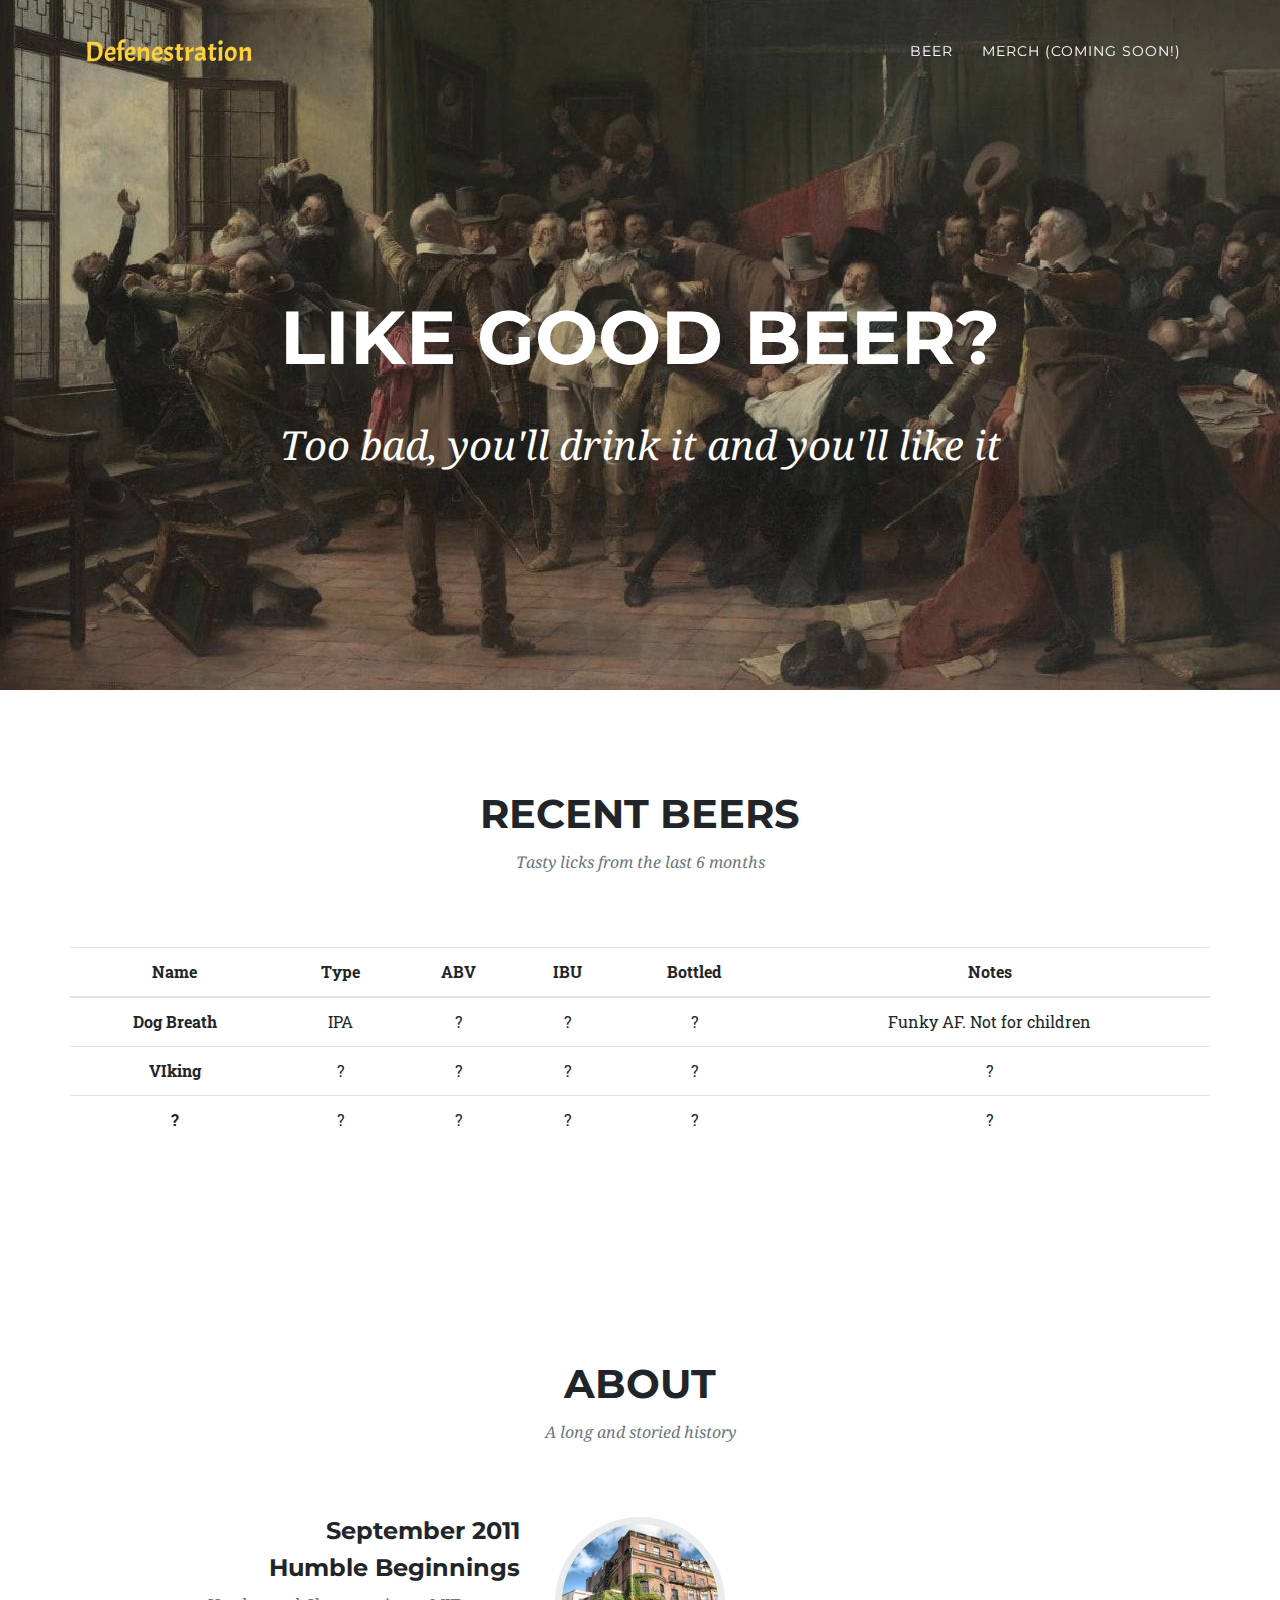
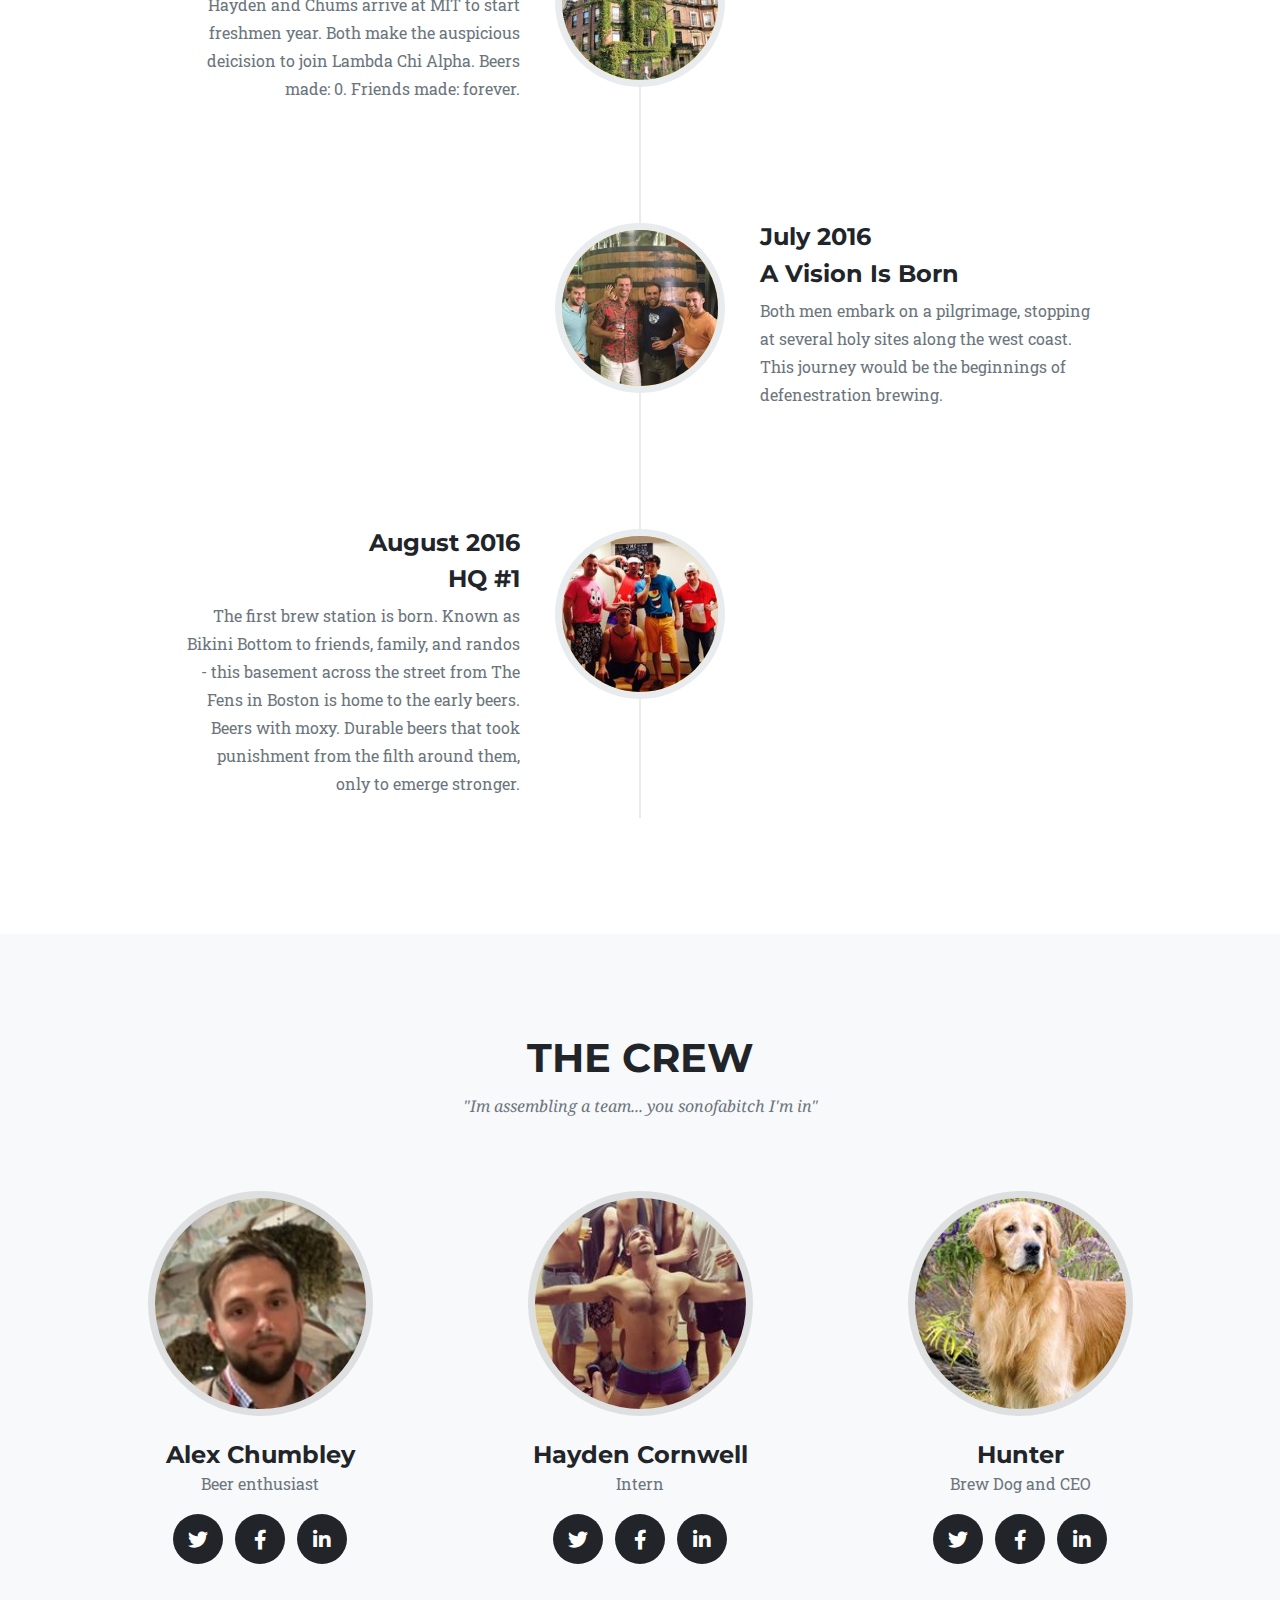
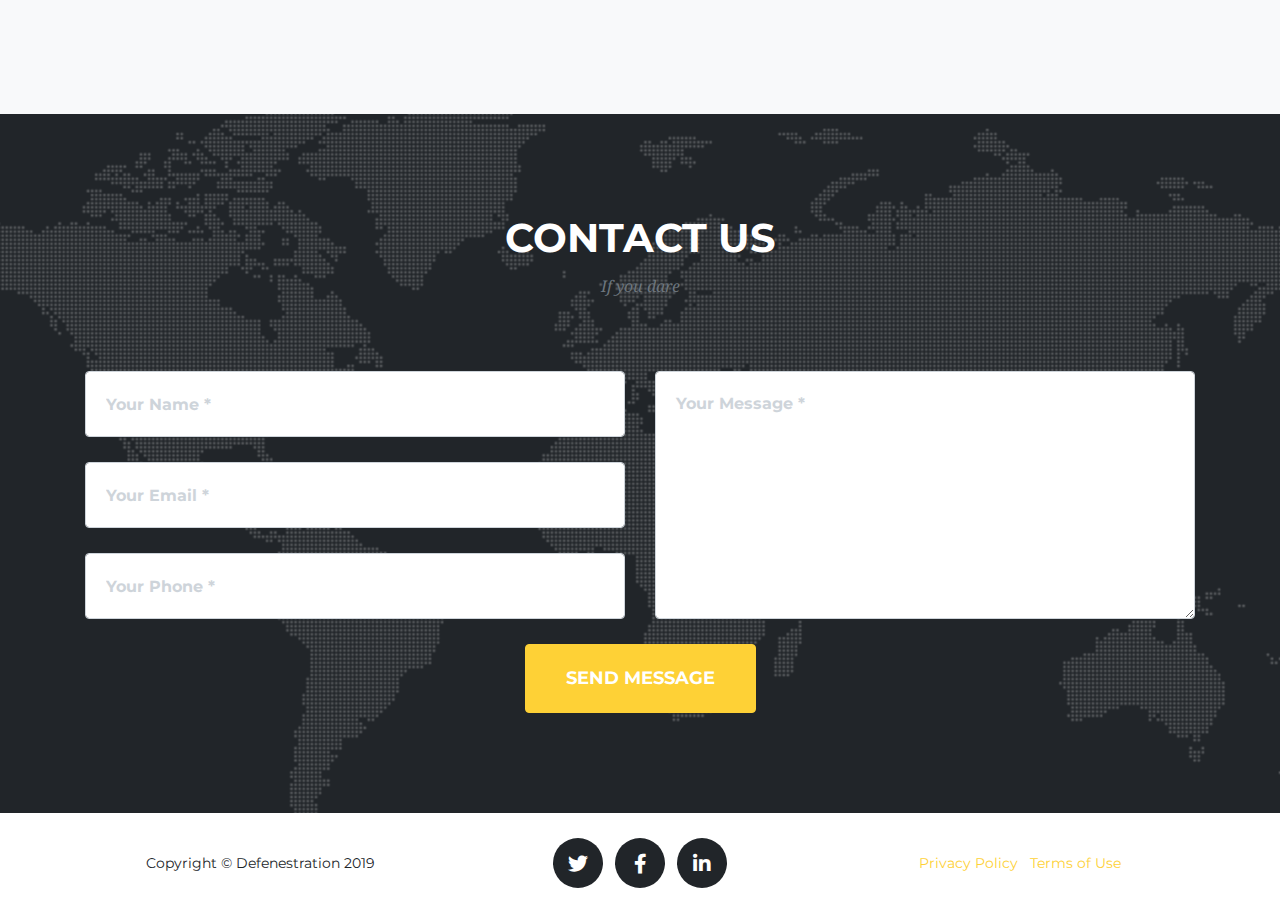
==== index.html @ 7b425b93 "First commit" ====
<!DOCTYPE html>
<html lang="en">

<head>

  <meta charset="utf-8">
  <meta name="viewport" content="width=device-width, initial-scale=1, shrink-to-fit=no">
  <meta name="description" content="">
  <meta name="author" content="">

  <title>Defenestration Brewing</title>

  <!-- Bootstrap core CSS -->
  <link href="vendor/bootstrap/css/bootstrap.min.css" rel="stylesheet">

  <!-- Custom fonts for this template -->
  <link href="vendor/fontawesome-free/css/all.min.css" rel="stylesheet" type="text/css">
  <link href="https://fonts.googleapis.com/css?family=Montserrat:400,700" rel="stylesheet" type="text/css">
  <link href='https://fonts.googleapis.com/css?family=Acme' rel='stylesheet' type='text/css'>
  <link href='https://fonts.googleapis.com/css?family=Droid+Serif:400,700,400italic,700italic' rel='stylesheet' type='text/css'>
  <link href='https://fonts.googleapis.com/css?family=Roboto+Slab:400,100,300,700' rel='stylesheet' type='text/css'>

  <!-- Custom styles for this template -->
  <link href="css/agency.css" rel="stylesheet">

</head>

<body id="page-top">

  <!-- Navigation -->
  <nav class="navbar navbar-expand-lg navbar-dark fixed-top" id="mainNav">
    <div class="container">
      <a class="navbar-brand js-scroll-trigger" href="#page-top">Defenestration</a>
      <button class="navbar-toggler navbar-toggler-right" type="button" data-toggle="collapse" data-target="#navbarResponsive" aria-controls="navbarResponsive" aria-expanded="false" aria-label="Toggle navigation">
        Menu
        <i class="fas fa-bars"></i>
      </button>
      <div class="collapse navbar-collapse" id="navbarResponsive">
        <ul class="navbar-nav text-uppercase ml-auto">
          <li class="nav-item">
            <a class="nav-link js-scroll-trigger" href="./beers.html">Beer</a>
          </li>
          <li class="nav-item">
            <a class="nav-link js-scroll-trigger" href="./merch.html">Merch (coming soon!)</a>
          </li>
        </ul>
      </div>
    </div>
  </nav>

  <!-- Header -->
  <header class="masthead">
    <div class="container">
      <div class="intro-text">
        <div class="intro-heading text-uppercase">Like Good Beer?</div>
        <div class="intro-lead-in">Too bad, you'll drink it and you'll like it</div>
      </div>
    </div>
  </header>

  <!-- Recent Beers -->
  <section class="page-section" id="recentbeers">
    <div class="container">
      <div class="row">
        <div class="col-lg-12 text-center">
          <h2 class="section-heading text-uppercase">Recent Beers</h2>
          <h3 class="section-subheading text-muted">Tasty licks from the last 6 months</h3>
        </div>
      </div>
      <div class="row text-center">
        <table class="table">
          <thead>
            <tr>
              <th scope="col">Name</th>
              <th scope="col">Type</th>
              <th scope="col">ABV</th>
              <th scope="col">IBU</th>
              <th scope="col">Bottled</th>
              <th scope="col">Notes</th>
            </tr>
          </thead>
          <tbody>
            <tr>
              <th scope="row">Dog Breath</th>
              <td>IPA</td>
              <td>?</td>
              <td>?</td>
              <td>?</td>
              <td>Funky AF. Not for children</td>
            </tr>
            <tr>
              <th scope="row">VIking</th>
              <td>?</td>
              <td>?</td>
              <td>?</td>
              <td>?</td>
              <td>?</td>
            </tr>
            <tr>
              <th scope="row">?</th>
              <td>?</td>
              <td>?</td>
              <td>?</td>
              <td>?</td>
              <td>?</td>
            </tr>
          </tbody>
        </table>
      </div>
    </div>
  </section>

  <!-- About -->
    <section class="page-section" id="about">
      <div class="container">
        <div class="row">
          <div class="col-lg-12 text-center">
            <h2 class="section-heading text-uppercase">About</h2>
            <h3 class="section-subheading text-muted">A long and storied history</h3>
          </div>
        </div>
        <div class="row">
          <div class="col-lg-12">
            <ul class="timeline">
              <li>
                <div class="timeline-image">
                  <img class="rounded-circle img-fluid" src="img/about/1.jpg" alt="">
                </div>
                <div class="timeline-panel">
                  <div class="timeline-heading">
                    <h4>September 2011</h4>
                    <h4 class="subheading">Humble Beginnings</h4>
                  </div>
                  <div class="timeline-body">
                    <p class="text-muted">Hayden and Chums arrive at MIT to start freshmen year. Both make the auspicious deicision to join Lambda Chi Alpha. Beers made: 0. Friends made: forever.</p>
                  </div>
                </div>
              </li>
              <li class="timeline-inverted">
                <div class="timeline-image">
                  <img class="rounded-circle img-fluid" src="img/about/2.jpg" alt="">
                </div>
                <div class="timeline-panel">
                  <div class="timeline-heading">
                    <h4>July 2016</h4>
                    <h4 class="subheading">A Vision Is Born</h4>
                  </div>
                  <div class="timeline-body">
                    <p class="text-muted">Both men embark on a pilgrimage, stopping at several holy sites along the west coast. This journey would be the beginnings of defenestration brewing.</p>
                  </div>
                </div>
              </li>
              <li>
                <div class="timeline-image">
                  <img class="rounded-circle img-fluid" src="img/about/3.jpg" alt="">
                </div>
                <div class="timeline-panel">
                  <div class="timeline-heading">
                    <h4>August 2016</h4>
                    <h4 class="subheading">HQ #1</h4>
                  </div>
                  <div class="timeline-body">
                    <p class="text-muted">The first brew station is born. Known as Bikini Bottom to friends, family, and randos - this basement across the street from The Fens in Boston is home to the early beers. Beers with moxy. Durable beers that took punishment from the filth around them, only to emerge stronger.</p>
                  </div>
                </div>
              </li>
            </ul>
          </div>
        </div>
      </div>
    </section>

  <!-- Team -->
  <section class="bg-light page-section" id="team">
    <div class="container">
      <div class="row">
        <div class="col-lg-12 text-center">
          <h2 class="section-heading text-uppercase">The Crew</h2>
          <h3 class="section-subheading text-muted">"Im assembling a team... you sonofabitch I'm in"</h3>
        </div>
      </div>
      <div class="row">
        <div class="col-sm-4">
          <div class="team-member">
            <img class="mx-auto rounded-circle" src="img/team/1.jpg" alt="">
            <h4>Alex Chumbley</h4>
            <p class="text-muted">Beer enthusiast</p>
            <ul class="list-inline social-buttons">
              <li class="list-inline-item">
                <a href="#">
                  <i class="fab fa-twitter"></i>
                </a>
              </li>
              <li class="list-inline-item">
                <a href="#">
                  <i class="fab fa-facebook-f"></i>
                </a>
              </li>
              <li class="list-inline-item">
                <a href="#">
                  <i class="fab fa-linkedin-in"></i>
                </a>
              </li>
            </ul>
          </div>
        </div>
        <div class="col-sm-4">
          <div class="team-member">
            <img class="mx-auto rounded-circle" src="img/team/2.jpg" alt="">
            <h4>Hayden Cornwell</h4>
            <p class="text-muted">Intern</p>
            <ul class="list-inline social-buttons">
              <li class="list-inline-item">
                <a href="#">
                  <i class="fab fa-twitter"></i>
                </a>
              </li>
              <li class="list-inline-item">
                <a href="#">
                  <i class="fab fa-facebook-f"></i>
                </a>
              </li>
              <li class="list-inline-item">
                <a href="#">
                  <i class="fab fa-linkedin-in"></i>
                </a>
              </li>
            </ul>
          </div>
        </div>
        <div class="col-sm-4">
          <div class="team-member">
            <img class="mx-auto rounded-circle" src="img/team/3.jpg" alt="">
            <h4>Hunter</h4>
            <p class="text-muted">Brew Dog and CEO</p>
            <ul class="list-inline social-buttons">
              <li class="list-inline-item">
                <a href="#">
                  <i class="fab fa-twitter"></i>
                </a>
              </li>
              <li class="list-inline-item">
                <a href="#">
                  <i class="fab fa-facebook-f"></i>
                </a>
              </li>
              <li class="list-inline-item">
                <a href="#">
                  <i class="fab fa-linkedin-in"></i>
                </a>
              </li>
            </ul>
          </div>
        </div>
      </div>
    </div>
  </section>

  <!-- Contact -->
  <section class="page-section" id="contact">
    <div class="container">
      <div class="row">
        <div class="col-lg-12 text-center">
          <h2 class="section-heading text-uppercase">Contact Us</h2>
          <h3 class="section-subheading text-muted">If you dare</h3>
        </div>
      </div>
      <div class="row">
        <div class="col-lg-12">
          <form id="contactForm" name="sentMessage" novalidate="novalidate">
            <div class="row">
              <div class="col-md-6">
                <div class="form-group">
                  <input class="form-control" id="name" type="text" placeholder="Your Name *" required="required" data-validation-required-message="Please enter your name.">
                  <p class="help-block text-danger"></p>
                </div>
                <div class="form-group">
                  <input class="form-control" id="email" type="email" placeholder="Your Email *" required="required" data-validation-required-message="Please enter your email address.">
                  <p class="help-block text-danger"></p>
                </div>
                <div class="form-group">
                  <input class="form-control" id="phone" type="tel" placeholder="Your Phone *" required="required" data-validation-required-message="Please enter your phone number.">
                  <p class="help-block text-danger"></p>
                </div>
              </div>
              <div class="col-md-6">
                <div class="form-group">
                  <textarea class="form-control" id="message" placeholder="Your Message *" required="required" data-validation-required-message="Please enter a message."></textarea>
                  <p class="help-block text-danger"></p>
                </div>
              </div>
              <div class="clearfix"></div>
              <div class="col-lg-12 text-center">
                <div id="success"></div>
                <button id="sendMessageButton" class="btn btn-primary btn-xl text-uppercase" type="submit">Send Message</button>
              </div>
            </div>
          </form>
        </div>
      </div>
    </div>
  </section>

  <!-- Footer -->
  <footer class="footer">
    <div class="container">
      <div class="row align-items-center">
        <div class="col-md-4">
          <span class="copyright">Copyright &copy; Defenestration 2019</span>
        </div>
        <div class="col-md-4">
          <ul class="list-inline social-buttons">
            <li class="list-inline-item">
              <a href="#">
                <i class="fab fa-twitter"></i>
              </a>
            </li>
            <li class="list-inline-item">
              <a href="#">
                <i class="fab fa-facebook-f"></i>
              </a>
            </li>
            <li class="list-inline-item">
              <a href="#">
                <i class="fab fa-linkedin-in"></i>
              </a>
            </li>
          </ul>
        </div>
        <div class="col-md-4">
          <ul class="list-inline quicklinks">
            <li class="list-inline-item">
              <a href="#">Privacy Policy</a>
            </li>
            <li class="list-inline-item">
              <a href="#">Terms of Use</a>
            </li>
          </ul>
        </div>
      </div>
    </div>
  </footer>

  <!-- Bootstrap core JavaScript -->
  <script src="vendor/jquery/jquery.min.js"></script>
  <script src="vendor/bootstrap/js/bootstrap.bundle.min.js"></script>

  <!-- Plugin JavaScript -->
  <script src="vendor/jquery-easing/jquery.easing.min.js"></script>

  <!-- Contact form JavaScript -->
  <script src="js/jqBootstrapValidation.js"></script>
  <script src="js/contact_me.js"></script>

  <!-- Custom scripts for this template -->
  <script src="js/agency.js"></script>
  <script src="js/util.js"></script> <!-- util functions included in the CodyHouse framework -->
  <script src="js/swipe-content.js"></script> <!-- A Vanilla JavaScript plugin to detect touch interactions -->
  <script src="js/timeline.js"></script>

</body>

</html>
---- css/agency.css ----
/*!
 * Start Bootstrap - Agency v5.2.2 (https://startbootstrap.com/template-overviews/agency)
 * Copyright 2013-2019 Start Bootstrap
 * Licensed under MIT (https://github.com/BlackrockDigital/startbootstrap-agency/blob/master/LICENSE)
 */

body {
  overflow-x: hidden;
  font-family: 'Roboto Slab', -apple-system, BlinkMacSystemFont, 'Segoe UI', Roboto, 'Helvetica Neue', Arial, sans-serif, 'Apple Color Emoji', 'Segoe UI Emoji', 'Segoe UI Symbol', 'Noto Color Emoji';
}

p {
  line-height: 1.75;
}

a {
  color: #fed136;
}

a:hover {
  color: #fec503;
}

.text-primary {
  color: #fed136 !important;
}

h1,
h2,
h3,
h4,
h5,
h6 {
  font-weight: 700;
  font-family: 'Montserrat', -apple-system, BlinkMacSystemFont, 'Segoe UI', Roboto, 'Helvetica Neue', Arial, sans-serif, 'Apple Color Emoji', 'Segoe UI Emoji', 'Segoe UI Symbol', 'Noto Color Emoji';
}

.page-section {
  padding: 100px 0;
}

.page-section h2.section-heading {
  font-size: 40px;
  margin-top: 0;
  margin-bottom: 15px;
}

.page-section h3.section-subheading {
  font-size: 16px;
  font-weight: 400;
  font-style: italic;
  margin-bottom: 75px;
  text-transform: none;
  font-family: 'Droid Serif', -apple-system, BlinkMacSystemFont, 'Segoe UI', Roboto, 'Helvetica Neue', Arial, sans-serif, 'Apple Color Emoji', 'Segoe UI Emoji', 'Segoe UI Symbol', 'Noto Color Emoji';
}

@media (min-width: 768px) {
  section {
    padding: 150px 0;
  }
}

::-moz-selection {
  background: #fed136;
  text-shadow: none;
}

::selection {
  background: #fed136;
  text-shadow: none;
}

img::-moz-selection {
  background: transparent;
}

img::selection {
  background: transparent;
}

img::-moz-selection {
  background: transparent;
}

.btn {
  font-family: 'Montserrat', -apple-system, BlinkMacSystemFont, 'Segoe UI', Roboto, 'Helvetica Neue', Arial, sans-serif, 'Apple Color Emoji', 'Segoe UI Emoji', 'Segoe UI Symbol', 'Noto Color Emoji';
  font-weight: 700;
}

.btn-xl {
  font-size: 18px;
  padding: 20px 40px;
}

.btn-primary {
  background-color: #fed136;
  border-color: #fed136;
}

.btn-primary:active, .btn-primary:focus, .btn-primary:hover {
  background-color: #fec810 !important;
  border-color: #fec810 !important;
  color: white;
}

.btn-primary:active, .btn-primary:focus {
  box-shadow: 0 0 0 0.2rem rgba(254, 209, 55, 0.5) !important;
}

#mainNav {
  background-color: #212529;
}

#mainNav .navbar-toggler {
  font-size: 12px;
  right: 0;
  padding: 13px;
  text-transform: uppercase;
  color: white;
  border: 0;
  background-color: #fed136;
  font-family: 'Montserrat', -apple-system, BlinkMacSystemFont, 'Segoe UI', Roboto, 'Helvetica Neue', Arial, sans-serif, 'Apple Color Emoji', 'Segoe UI Emoji', 'Segoe UI Symbol', 'Noto Color Emoji';
}

#mainNav .navbar-brand {
  color: #fed136;
  font-family: 'Acme', -apple-system, BlinkMacSystemFont, 'Segoe UI', Roboto, 'Helvetica Neue', Arial, sans-serif, 'Apple Color Emoji', 'Segoe UI Emoji', 'Segoe UI Symbol', 'Noto Color Emoji';
}

#mainNav .navbar-brand.active, #mainNav .navbar-brand:active, #mainNav .navbar-brand:focus, #mainNav .navbar-brand:hover {
  color: #fec503;
}

#mainNav .navbar-nav .nav-item .nav-link {
  font-size: 90%;
  font-weight: 400;
  padding: 0.75em 0;
  letter-spacing: 1px;
  color: white;
  font-family: 'Montserrat', -apple-system, BlinkMacSystemFont, 'Segoe UI', Roboto, 'Helvetica Neue', Arial, sans-serif, 'Apple Color Emoji', 'Segoe UI Emoji', 'Segoe UI Symbol', 'Noto Color Emoji';
}

#mainNav .navbar-nav .nav-item .nav-link.active, #mainNav .navbar-nav .nav-item .nav-link:hover {
  color: #fed136;
}

@media (min-width: 992px) {
  #mainNav {
    padding-top: 25px;
    padding-bottom: 25px;
    transition: padding-top 0.3s, padding-bottom 0.3s;
    border: none;
    background-color: transparent;
  }
  #mainNav .navbar-brand {
    font-size: 1.75em;
    transition: all 0.3s;
  }
  #mainNav .navbar-nav .nav-item .nav-link {
    padding: 1.1em 1em !important;
  }
  #mainNav.navbar-shrink {
    padding-top: 0;
    padding-bottom: 0;
    background-color: #212529;
  }
  #mainNav.navbar-shrink .navbar-brand {
    font-size: 1.25em;
    padding: 12px 0;
  }
}

header.masthead {
  text-align: center;
  color: white;
  background-image: url("../img/Prague.jpg");
  background-attachment: scroll;
  background-position: center center;
  background-size: cover;
}

header.masthead::after {
  opacity: 1;
}

header.masthead .intro-text {
  padding-top: 150px;
  padding-bottom: 100px;
}

header.masthead .intro-text .intro-lead-in {
  font-size: 22px;
  font-style: italic;
  line-height: 22px;
  margin-bottom: 25px;
  font-family: 'Droid Serif', -apple-system, BlinkMacSystemFont, 'Segoe UI', Roboto, 'Helvetica Neue', Arial, sans-serif, 'Apple Color Emoji', 'Segoe UI Emoji', 'Segoe UI Symbol', 'Noto Color Emoji';
}

header.masthead .intro-text .intro-heading {
  font-size: 50px;
  font-weight: 700;
  line-height: 50px;
  margin-bottom: 25px;
  font-family: 'Montserrat', -apple-system, BlinkMacSystemFont, 'Segoe UI', Roboto, 'Helvetica Neue', Arial, sans-serif, 'Apple Color Emoji', 'Segoe UI Emoji', 'Segoe UI Symbol', 'Noto Color Emoji';
}

@media (min-width: 768px) {
  header.masthead .intro-text {
    padding-top: 300px;
    padding-bottom: 200px;
  }
  header.masthead .intro-text .intro-lead-in {
    font-size: 40px;
    font-style: italic;
    line-height: 40px;
    margin-bottom: 25px;
    font-family: 'Droid Serif', -apple-system, BlinkMacSystemFont, 'Segoe UI', Roboto, 'Helvetica Neue', Arial, sans-serif, 'Apple Color Emoji', 'Segoe UI Emoji', 'Segoe UI Symbol', 'Noto Color Emoji';
  }
  header.masthead .intro-text .intro-heading {
    font-size: 75px;
    font-weight: 700;
    line-height: 75px;
    margin-bottom: 50px;
    font-family: 'Montserrat', -apple-system, BlinkMacSystemFont, 'Segoe UI', Roboto, 'Helvetica Neue', Arial, sans-serif, 'Apple Color Emoji', 'Segoe UI Emoji', 'Segoe UI Symbol', 'Noto Color Emoji';
  }
}

.service-heading {
  margin: 15px 0;
  text-transform: none;
}

#portfolio .portfolio-item {
  right: 0;
  margin: 0 0 15px;
}

#portfolio .portfolio-item .portfolio-link {
  position: relative;
  display: block;
  max-width: 400px;
  margin: 0 auto;
  cursor: pointer;
}

#portfolio .portfolio-item .portfolio-link .portfolio-hover {
  position: absolute;
  width: 100%;
  height: 100%;
  transition: all ease 0.5s;
  opacity: 0;
  background: rgba(254, 209, 54, 0.9);
}

#portfolio .portfolio-item .portfolio-link .portfolio-hover:hover {
  opacity: 1;
}

#portfolio .portfolio-item .portfolio-link .portfolio-hover .portfolio-hover-content {
  font-size: 20px;
  position: absolute;
  top: 50%;
  width: 100%;
  height: 20px;
  margin-top: -12px;
  text-align: center;
  color: white;
}

#portfolio .portfolio-item .portfolio-link .portfolio-hover .portfolio-hover-content i {
  margin-top: -12px;
}

#portfolio .portfolio-item .portfolio-link .portfolio-hover .portfolio-hover-content h3,
#portfolio .portfolio-item .portfolio-link .portfolio-hover .portfolio-hover-content h4 {
  margin: 0;
}

#portfolio .portfolio-item .portfolio-caption {
  max-width: 400px;
  margin: 0 auto;
  padding: 25px;
  text-align: center;
  background-color: #fff;
}

#portfolio .portfolio-item .portfolio-caption h4 {
  margin: 0;
  text-transform: none;
}

#portfolio .portfolio-item .portfolio-caption p {
  font-size: 16px;
  font-style: italic;
  margin: 0;
  font-family: 'Droid Serif', -apple-system, BlinkMacSystemFont, 'Segoe UI', Roboto, 'Helvetica Neue', Arial, sans-serif, 'Apple Color Emoji', 'Segoe UI Emoji', 'Segoe UI Symbol', 'Noto Color Emoji';
}

#portfolio * {
  z-index: 2;
}

@media (min-width: 767px) {
  #portfolio .portfolio-item {
    margin: 0 0 30px;
  }
}

.portfolio-modal .modal-dialog {
  margin: 1rem;
  max-width: 100vw;
}

.portfolio-modal .modal-content {
  padding: 100px 0;
  text-align: center;
}

.portfolio-modal .modal-content h2 {
  font-size: 3em;
  margin-bottom: 15px;
}

.portfolio-modal .modal-content p {
  margin-bottom: 30px;
}

.portfolio-modal .modal-content p.item-intro {
  font-size: 16px;
  font-style: italic;
  margin: 20px 0 30px;
  font-family: 'Droid Serif', -apple-system, BlinkMacSystemFont, 'Segoe UI', Roboto, 'Helvetica Neue', Arial, sans-serif, 'Apple Color Emoji', 'Segoe UI Emoji', 'Segoe UI Symbol', 'Noto Color Emoji';
}

.portfolio-modal .modal-content ul.list-inline {
  margin-top: 0;
  margin-bottom: 30px;
}

.portfolio-modal .modal-content img {
  margin-bottom: 30px;
}

.portfolio-modal .modal-content button {
  cursor: pointer;
}

.portfolio-modal .close-modal {
  position: absolute;
  top: 25px;
  right: 25px;
  width: 75px;
  height: 75px;
  cursor: pointer;
  background-color: transparent;
}

.portfolio-modal .close-modal:hover {
  opacity: 0.3;
}

.portfolio-modal .close-modal .lr {
  /* Safari and Chrome */
  z-index: 1051;
  width: 1px;
  height: 75px;
  margin-left: 35px;
  /* IE 9 */
  transform: rotate(45deg);
  background-color: #212529;
}

.portfolio-modal .close-modal .lr .rl {
  /* Safari and Chrome */
  z-index: 1052;
  width: 1px;
  height: 75px;
  /* IE 9 */
  transform: rotate(90deg);
  background-color: #212529;
}

.timeline {
  position: relative;
  padding: 0;
  list-style: none;
}

.timeline:before {
  position: absolute;
  top: 0;
  bottom: 0;
  left: 40px;
  width: 2px;
  margin-left: -1.5px;
  content: '';
  background-color: #e9ecef;
}

.timeline > li {
  position: relative;
  min-height: 50px;
  margin-bottom: 50px;
}

.timeline > li:after, .timeline > li:before {
  display: table;
  content: ' ';
}

.timeline > li:after {
  clear: both;
}

.timeline > li .timeline-panel {
  position: relative;
  float: right;
  width: 100%;
  padding: 0 20px 0 100px;
  text-align: left;
}

.timeline > li .timeline-panel:before {
  right: auto;
  left: -15px;
  border-right-width: 15px;
  border-left-width: 0;
}

.timeline > li .timeline-panel:after {
  right: auto;
  left: -14px;
  border-right-width: 14px;
  border-left-width: 0;
}

.timeline > li .timeline-image {
  position: absolute;
  z-index: 100;
  left: 0;
  width: 80px;
  height: 80px;
  margin-left: 0;
  text-align: center;
  color: white;
  border: 7px solid #e9ecef;
  border-radius: 100%;
  background-color: #fed136;
}

.timeline > li .timeline-image h4 {
  font-size: 10px;
  line-height: 14px;
  margin-top: 12px;
}

.timeline > li.timeline-inverted > .timeline-panel {
  float: right;
  padding: 0 20px 0 100px;
  text-align: left;
}

.timeline > li.timeline-inverted > .timeline-panel:before {
  right: auto;
  left: -15px;
  border-right-width: 15px;
  border-left-width: 0;
}

.timeline > li.timeline-inverted > .timeline-panel:after {
  right: auto;
  left: -14px;
  border-right-width: 14px;
  border-left-width: 0;
}

.timeline > li:last-child {
  margin-bottom: 0;
}

.timeline .timeline-heading h4 {
  margin-top: 0;
  color: inherit;
}

.timeline .timeline-heading h4.subheading {
  text-transform: none;
}

.timeline .timeline-body > ul,
.timeline .timeline-body > p {
  margin-bottom: 0;
}

@media (min-width: 768px) {
  .timeline:before {
    left: 50%;
  }
  .timeline > li {
    min-height: 100px;
    margin-bottom: 100px;
  }
  .timeline > li .timeline-panel {
    float: left;
    width: 41%;
    padding: 0 20px 20px 30px;
    text-align: right;
  }
  .timeline > li .timeline-image {
    left: 50%;
    width: 100px;
    height: 100px;
    margin-left: -50px;
  }
  .timeline > li .timeline-image h4 {
    font-size: 13px;
    line-height: 18px;
    margin-top: 16px;
  }
  .timeline > li.timeline-inverted > .timeline-panel {
    float: right;
    padding: 0 30px 20px 20px;
    text-align: left;
  }
}

@media (min-width: 992px) {
  .timeline > li {
    min-height: 150px;
  }
  .timeline > li .timeline-panel {
    padding: 0 20px 20px;
  }
  .timeline > li .timeline-image {
    width: 150px;
    height: 150px;
    margin-left: -75px;
  }
  .timeline > li .timeline-image h4 {
    font-size: 18px;
    line-height: 26px;
    margin-top: 30px;
  }
  .timeline > li.timeline-inverted > .timeline-panel {
    padding: 0 20px 20px;
  }
}

@media (min-width: 1200px) {
  .timeline > li {
    min-height: 170px;
  }
  .timeline > li .timeline-panel {
    padding: 0 20px 20px 100px;
  }
  .timeline > li .timeline-image {
    width: 170px;
    height: 170px;
    margin-left: -85px;
  }
  .timeline > li .timeline-image h4 {
    margin-top: 40px;
  }
  .timeline > li.timeline-inverted > .timeline-panel {
    padding: 0 100px 20px 20px;
  }
}

.team-member {
  margin-bottom: 50px;
  text-align: center;
}

.team-member img {
  width: 225px;
  height: 225px;
  border: 7px solid rgba(0, 0, 0, 0.1);
}

.team-member h4 {
  margin-top: 25px;
  margin-bottom: 0;
  text-transform: none;
}

.team-member p {
  margin-top: 0;
}

section#contact {
  background-color: #212529;
  background-image: url("../img/map-image.png");
  background-repeat: no-repeat;
  background-position: center;
}

section#contact .section-heading {
  color: #fff;
}

section#contact .form-group {
  margin-bottom: 25px;
}

section#contact .form-group input,
section#contact .form-group textarea {
  padding: 20px;
}

section#contact .form-group input.form-control {
  height: auto;
}

section#contact .form-group textarea.form-control {
  height: 248px;
}

section#contact .form-control:focus {
  border-color: #fed136;
  box-shadow: none;
}

section#contact ::-webkit-input-placeholder {
  font-weight: 700;
  color: #ced4da;
  font-family: 'Montserrat', -apple-system, BlinkMacSystemFont, 'Segoe UI', Roboto, 'Helvetica Neue', Arial, sans-serif, 'Apple Color Emoji', 'Segoe UI Emoji', 'Segoe UI Symbol', 'Noto Color Emoji';
}

section#contact :-moz-placeholder {
  font-weight: 700;
  color: #ced4da;
  font-family: 'Montserrat', -apple-system, BlinkMacSystemFont, 'Segoe UI', Roboto, 'Helvetica Neue', Arial, sans-serif, 'Apple Color Emoji', 'Segoe UI Emoji', 'Segoe UI Symbol', 'Noto Color Emoji';
}

section#contact ::-moz-placeholder {
  font-weight: 700;
  color: #ced4da;
  font-family: 'Montserrat', -apple-system, BlinkMacSystemFont, 'Segoe UI', Roboto, 'Helvetica Neue', Arial, sans-serif, 'Apple Color Emoji', 'Segoe UI Emoji', 'Segoe UI Symbol', 'Noto Color Emoji';
}

section#contact :-ms-input-placeholder {
  font-weight: 700;
  color: #ced4da;
  font-family: 'Montserrat', -apple-system, BlinkMacSystemFont, 'Segoe UI', Roboto, 'Helvetica Neue', Arial, sans-serif, 'Apple Color Emoji', 'Segoe UI Emoji', 'Segoe UI Symbol', 'Noto Color Emoji';
}

.footer {
  padding: 25px 0;
  text-align: center;
}

.footer span.copyright {
  font-size: 90%;
  line-height: 40px;
  text-transform: none;
  font-family: 'Montserrat', -apple-system, BlinkMacSystemFont, 'Segoe UI', Roboto, 'Helvetica Neue', Arial, sans-serif, 'Apple Color Emoji', 'Segoe UI Emoji', 'Segoe UI Symbol', 'Noto Color Emoji';
}

.footer ul.quicklinks {
  font-size: 90%;
  line-height: 40px;
  margin-bottom: 0;
  text-transform: none;
  font-family: 'Montserrat', -apple-system, BlinkMacSystemFont, 'Segoe UI', Roboto, 'Helvetica Neue', Arial, sans-serif, 'Apple Color Emoji', 'Segoe UI Emoji', 'Segoe UI Symbol', 'Noto Color Emoji';
}

ul.social-buttons {
  margin-bottom: 0;
}

ul.social-buttons li a {
  font-size: 20px;
  line-height: 50px;
  display: block;
  width: 50px;
  height: 50px;
  transition: all 0.3s;
  color: white;
  border-radius: 100%;
  outline: none;
  background-color: #212529;
}

ul.social-buttons li a:active, ul.social-buttons li a:focus, ul.social-buttons li a:hover {
  background-color: #fed136;
}
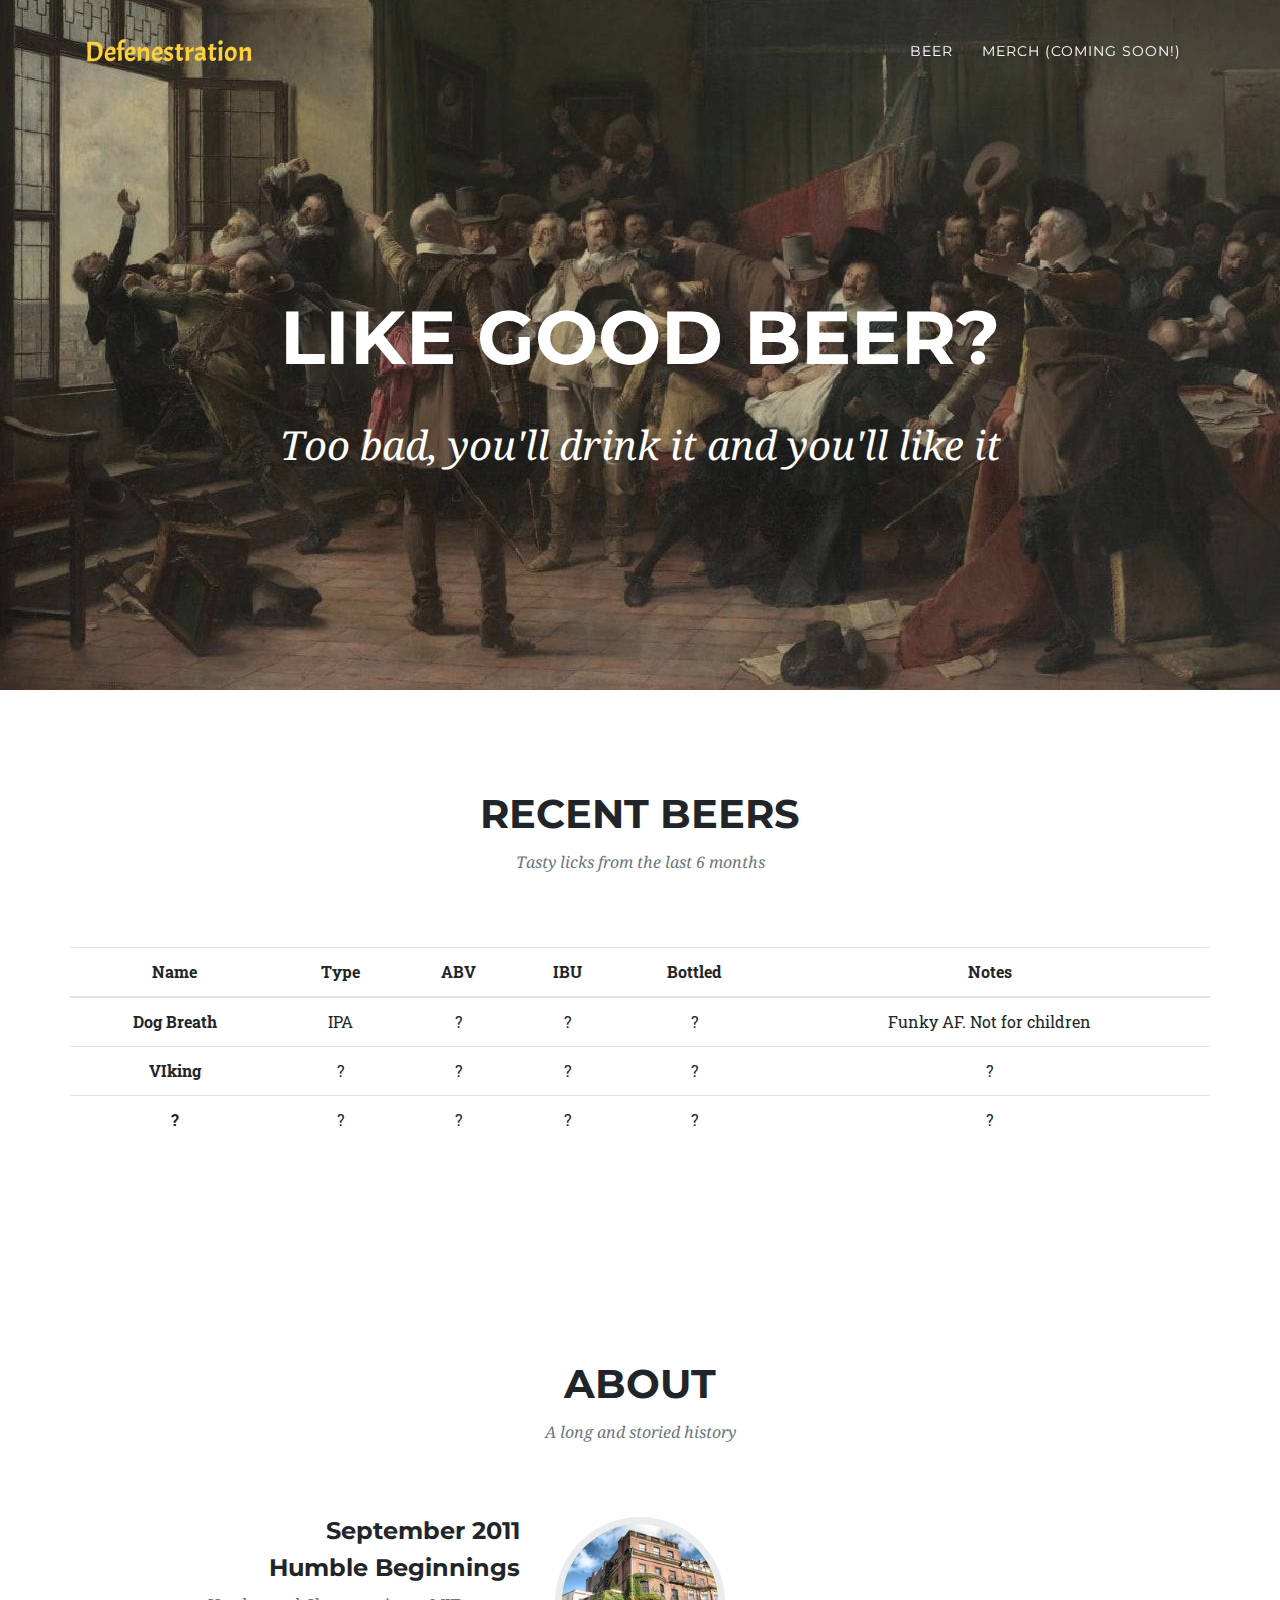
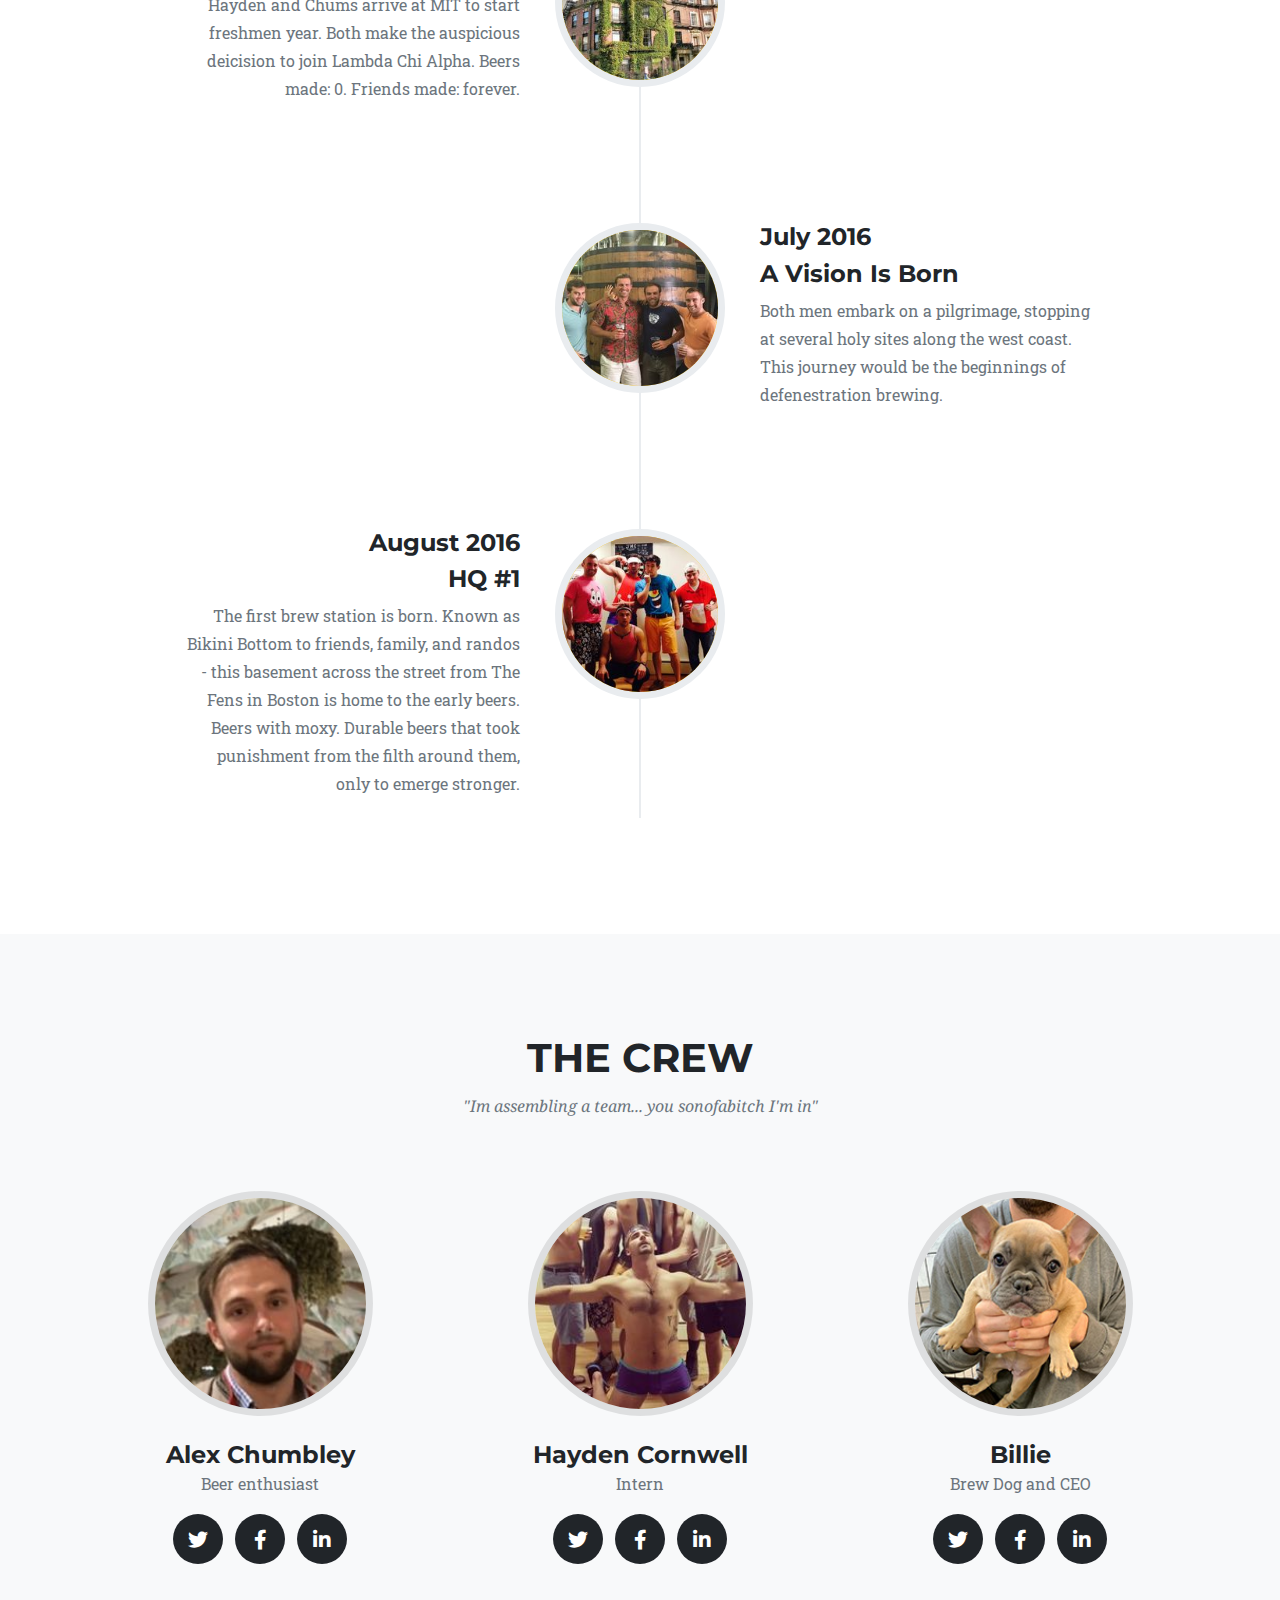
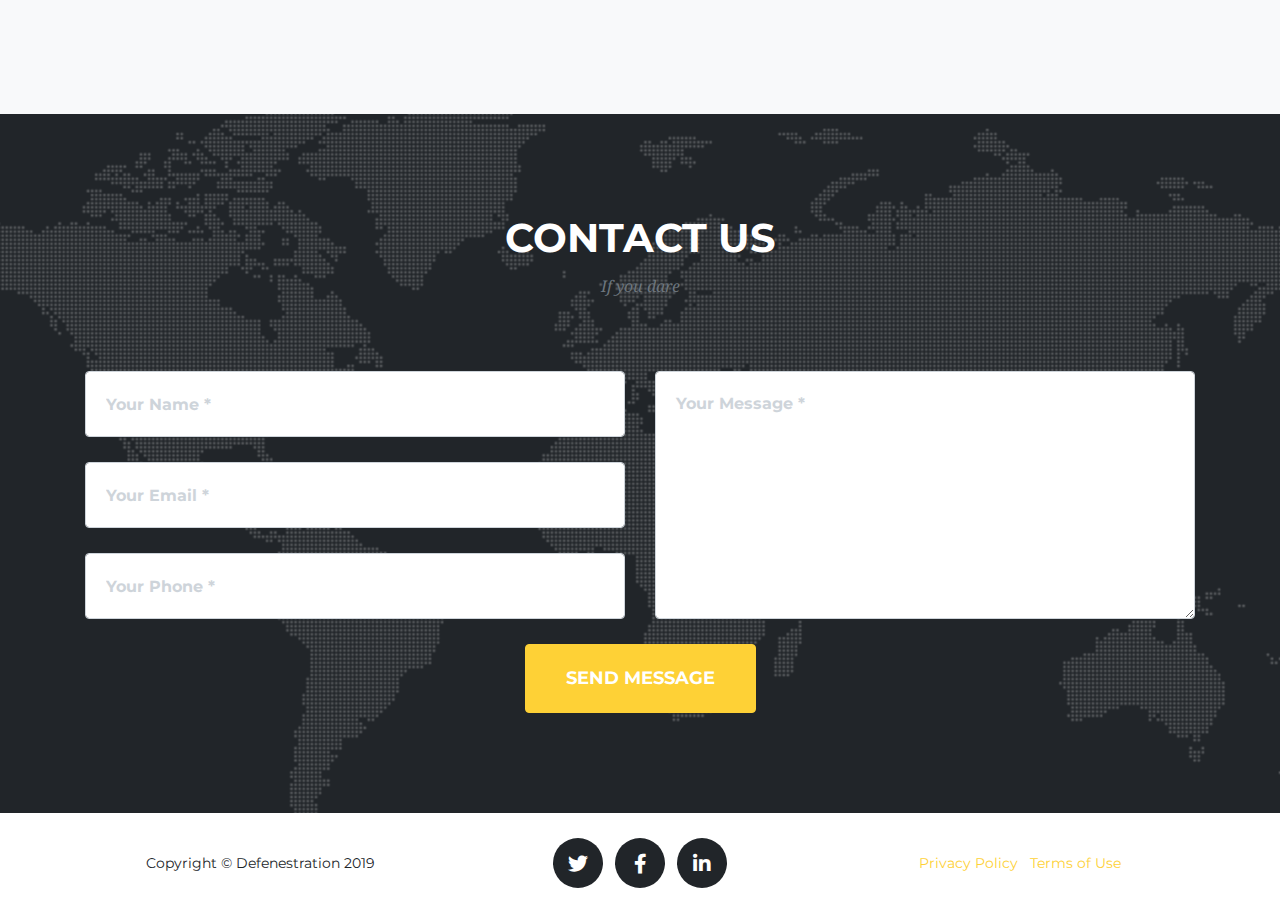
==== commit 00fb5588: "Added Billie" ====
--- a/index.html
+++ b/index.html
@@ -231,7 +231,7 @@
         <div class="col-sm-4">
           <div class="team-member">
             <img class="mx-auto rounded-circle" src="img/team/3.jpg" alt="">
-            <h4>Hunter</h4>
+            <h4>Billie</h4>
             <p class="text-muted">Brew Dog and CEO</p>
             <ul class="list-inline social-buttons">
               <li class="list-inline-item">
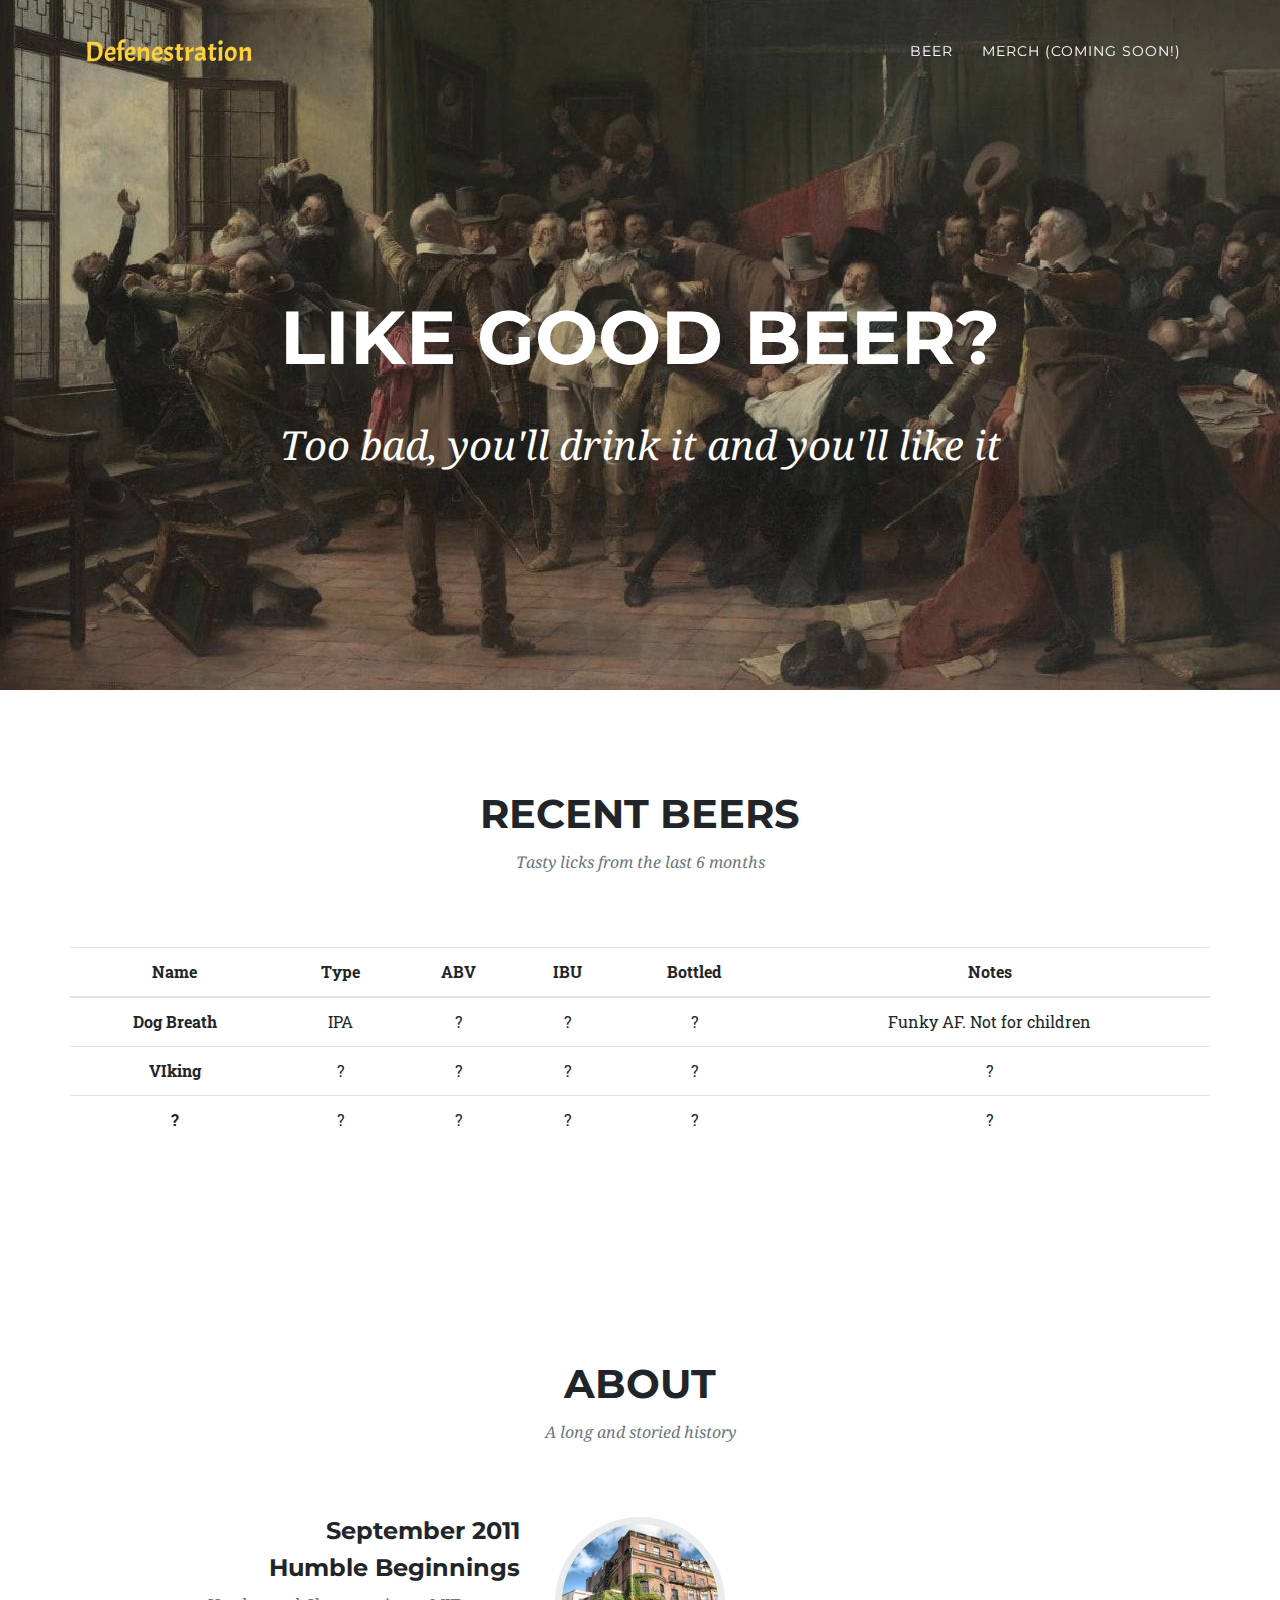
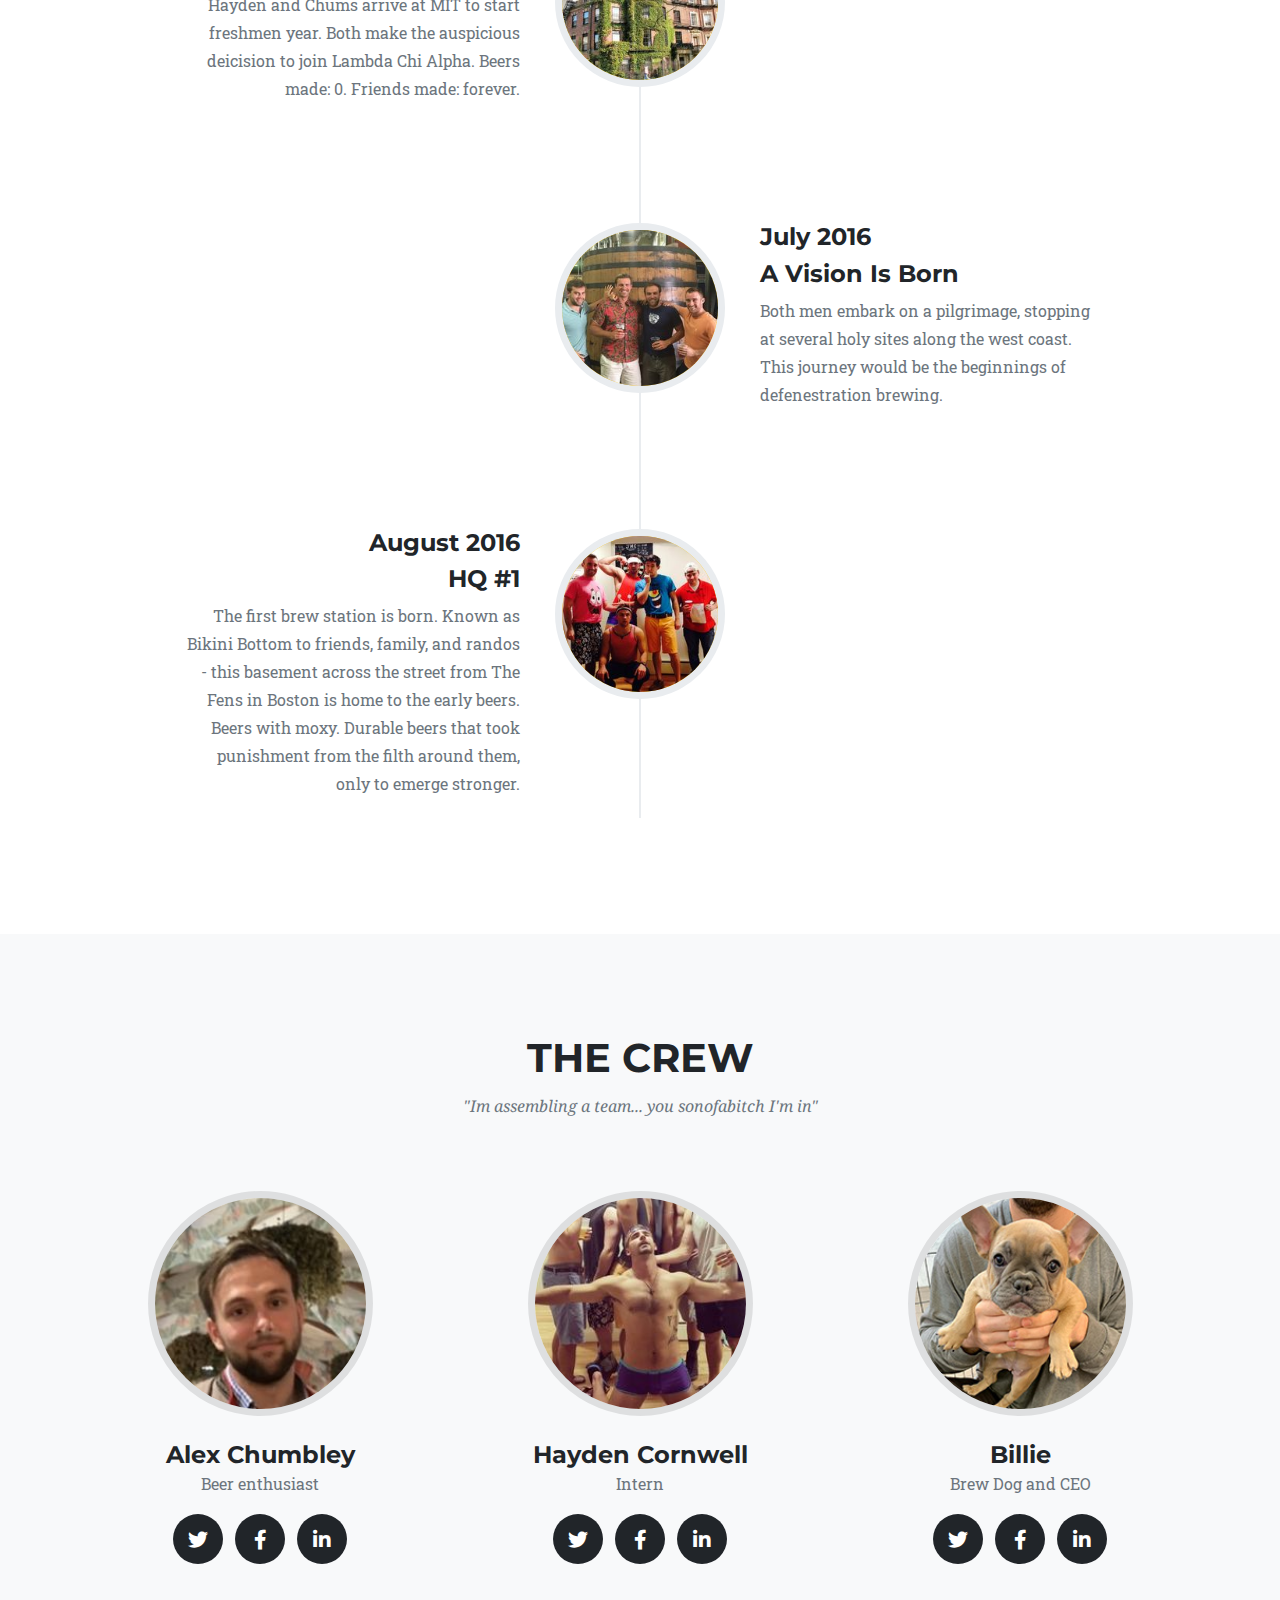
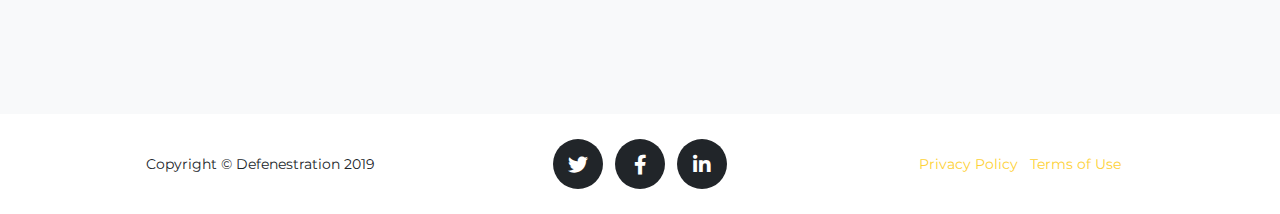
==== commit adf5ef65: "Beginning of merch and beer pages" ====
--- a/index.html
+++ b/index.html
@@ -256,51 +256,6 @@
     </div>
   </section>
 
-  <!-- Contact -->
-  <section class="page-section" id="contact">
-    <div class="container">
-      <div class="row">
-        <div class="col-lg-12 text-center">
-          <h2 class="section-heading text-uppercase">Contact Us</h2>
-          <h3 class="section-subheading text-muted">If you dare</h3>
-        </div>
-      </div>
-      <div class="row">
-        <div class="col-lg-12">
-          <form id="contactForm" name="sentMessage" novalidate="novalidate">
-            <div class="row">
-              <div class="col-md-6">
-                <div class="form-group">
-                  <input class="form-control" id="name" type="text" placeholder="Your Name *" required="required" data-validation-required-message="Please enter your name.">
-                  <p class="help-block text-danger"></p>
-                </div>
-                <div class="form-group">
-                  <input class="form-control" id="email" type="email" placeholder="Your Email *" required="required" data-validation-required-message="Please enter your email address.">
-                  <p class="help-block text-danger"></p>
-                </div>
-                <div class="form-group">
-                  <input class="form-control" id="phone" type="tel" placeholder="Your Phone *" required="required" data-validation-required-message="Please enter your phone number.">
-                  <p class="help-block text-danger"></p>
-                </div>
-              </div>
-              <div class="col-md-6">
-                <div class="form-group">
-                  <textarea class="form-control" id="message" placeholder="Your Message *" required="required" data-validation-required-message="Please enter a message."></textarea>
-                  <p class="help-block text-danger"></p>
-                </div>
-              </div>
-              <div class="clearfix"></div>
-              <div class="col-lg-12 text-center">
-                <div id="success"></div>
-                <button id="sendMessageButton" class="btn btn-primary btn-xl text-uppercase" type="submit">Send Message</button>
-              </div>
-            </div>
-          </form>
-        </div>
-      </div>
-    </div>
-  </section>
-
   <!-- Footer -->
   <footer class="footer">
     <div class="container">
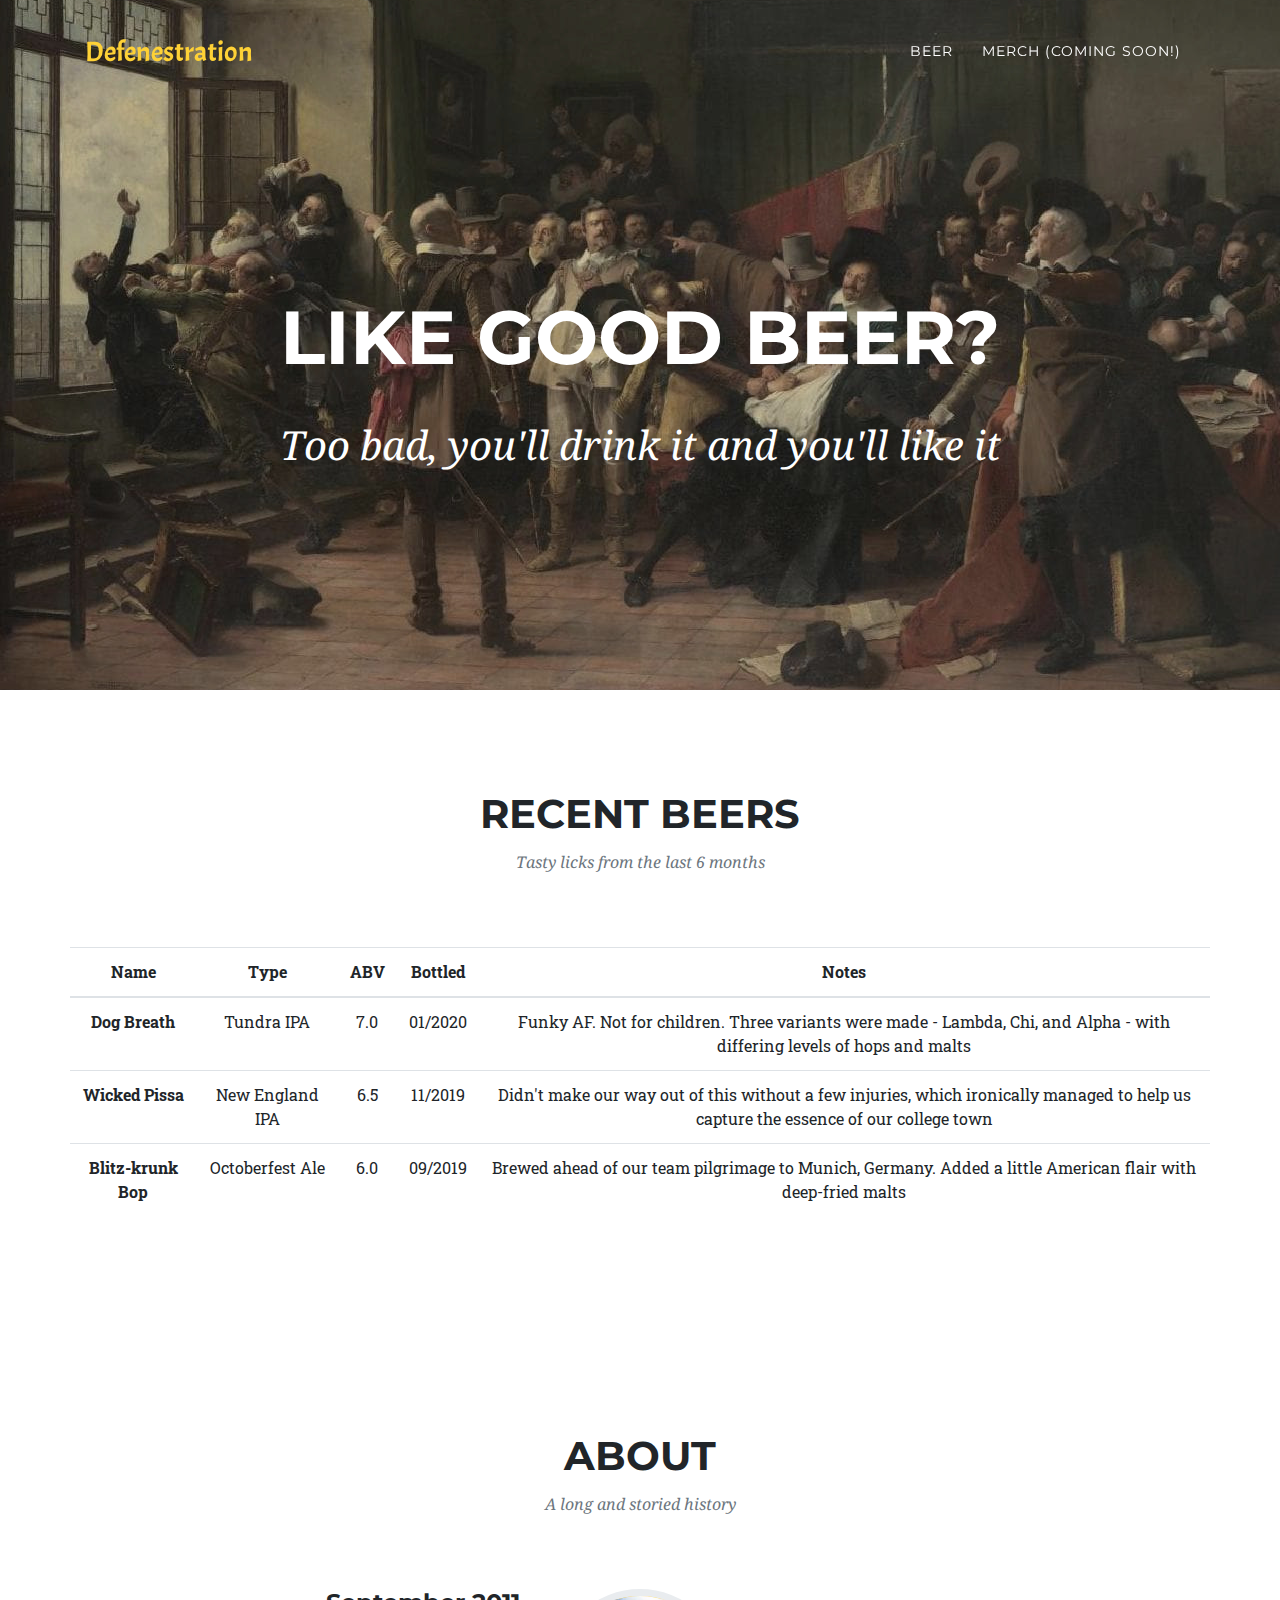
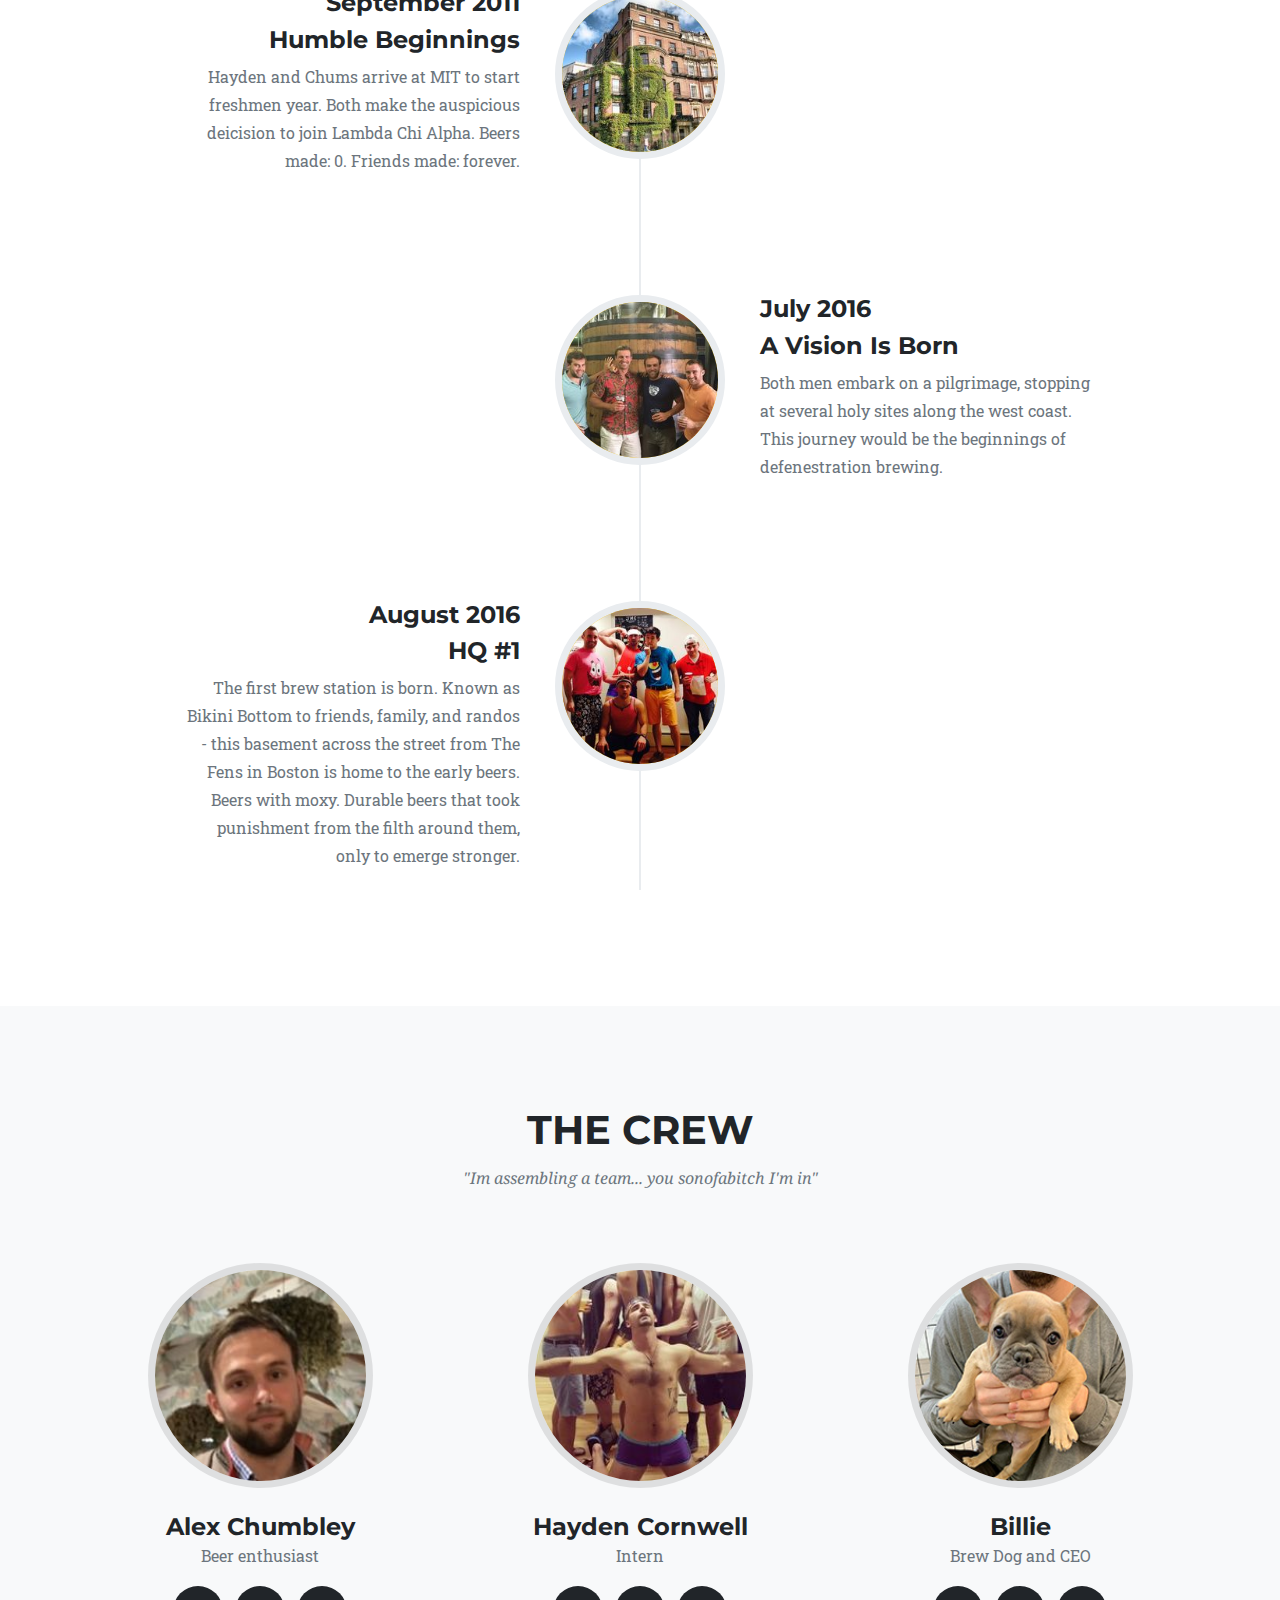
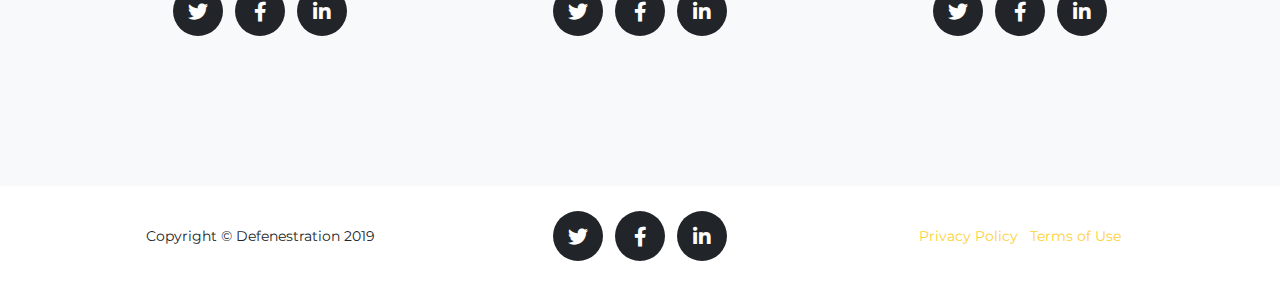
==== commit c97f4754: "Added bones for beer list" ====
--- a/index.html
+++ b/index.html
@@ -74,7 +74,6 @@
               <th scope="col">Name</th>
               <th scope="col">Type</th>
               <th scope="col">ABV</th>
-              <th scope="col">IBU</th>
               <th scope="col">Bottled</th>
               <th scope="col">Notes</th>
             </tr>
@@ -82,27 +81,24 @@
           <tbody>
             <tr>
               <th scope="row">Dog Breath</th>
-              <td>IPA</td>
-              <td>?</td>
-              <td>?</td>
-              <td>?</td>
-              <td>Funky AF. Not for children</td>
+              <td> Tundra IPA</td>
+              <td>7.0</td>
+              <td>01/2020</td>
+              <td>Funky AF. Not for children. Three variants were made - Lambda, Chi, and Alpha - with differing levels of hops and malts</td>
             </tr>
             <tr>
-              <th scope="row">VIking</th>
-              <td>?</td>
-              <td>?</td>
-              <td>?</td>
-              <td>?</td>
-              <td>?</td>
+              <th scope="row">Wicked Pissa</th>
+              <td>New England IPA</td>
+              <td>6.5</td>
+              <td>11/2019</td>
+              <td>Didn't make our way out of this without a few injuries, which ironically managed to help us capture the essence of our college town</td>
             </tr>
             <tr>
-              <th scope="row">?</th>
-              <td>?</td>
-              <td>?</td>
-              <td>?</td>
-              <td>?</td>
-              <td>?</td>
+              <th scope="row">Blitz-krunk Bop</th>
+              <td>Octoberfest Ale</td>
+              <td>6.0</td>
+              <td>09/2019</td>
+              <td>Brewed ahead of our team pilgrimage to Munich, Germany. Added a little American flair with deep-fried malts</td>
             </tr>
           </tbody>
         </table>
